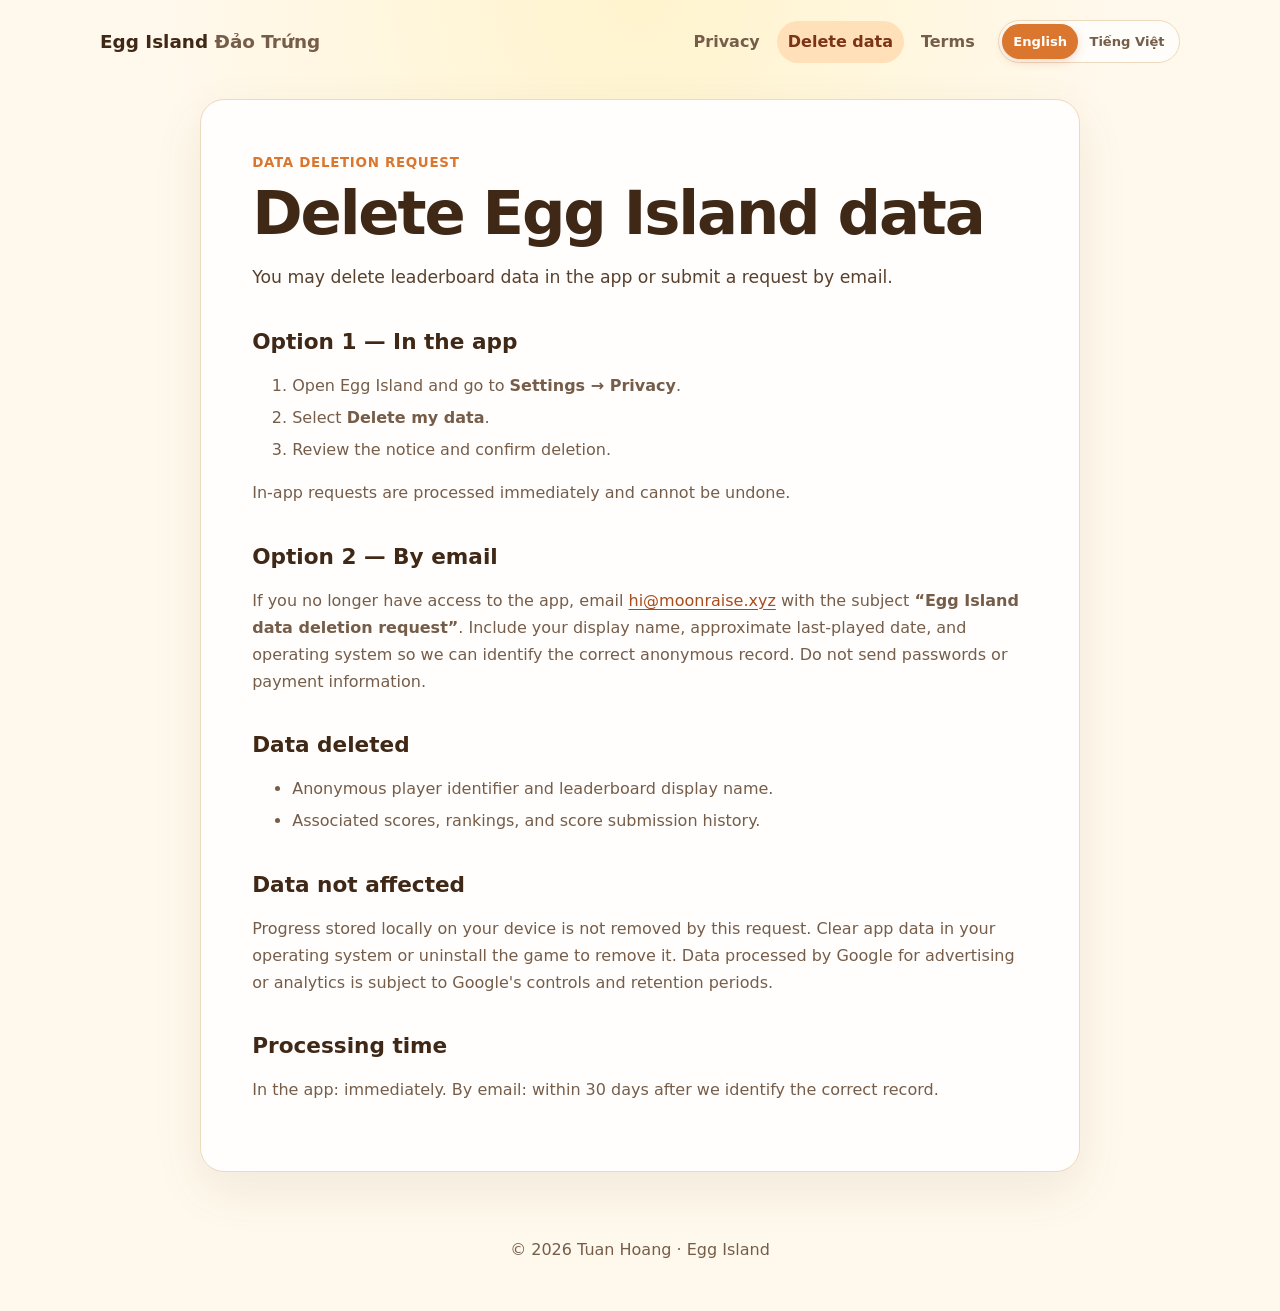
==== delete-data.html @ 777fc3f2 "feat: publish Egg Island legal site" ====
<!doctype html>
<html lang="en">
<head>
  <meta charset="utf-8">
  <meta name="viewport" content="width=device-width, initial-scale=1">
  <meta name="description" content="Hướng dẫn yêu cầu xoá dữ liệu Egg Island.">
  <title>Egg Island — Xoá dữ liệu</title>
  <link rel="stylesheet" href="/styles.css">
</head>
<body>
  <header class="site-header">
    <a class="brand" href="/">Egg Island <span>Đảo Trứng</span></a>
    <div class="header-actions">
      <nav aria-label="Main navigation">
        <a href="/" data-en="Privacy" data-vi="Bảo mật">Privacy</a>
        <a aria-current="page" href="/delete-data.html" data-en="Delete data" data-vi="Xoá dữ liệu">Delete data</a>
        <a href="/terms.html" data-en="Terms" data-vi="Điều khoản">Terms</a>
      </nav>
      <div class="language-picker" role="group" aria-label="Language">
        <button type="button" data-language-button="en" aria-pressed="true">English</button>
        <button type="button" data-language-button="vi" aria-pressed="false">Tiếng Việt</button>
      </div>
    </div>
  </header>
  <main>
    <article class="card lang-panel" data-language="vi" hidden>
      <p class="eyebrow">Yêu cầu xoá dữ liệu</p>
      <h1>Xoá dữ liệu Egg Island</h1>
      <p class="lead">Bạn có thể xoá dữ liệu bảng xếp hạng trong ứng dụng hoặc gửi yêu cầu qua email.</p>

      <h2>Cách 1 — Trong ứng dụng</h2>
      <ol>
        <li>Mở Egg Island và vào <strong>Cài đặt → Quyền riêng tư</strong>.</li>
        <li>Chọn <strong>Xoá dữ liệu của tôi</strong>.</li>
        <li>Đọc thông báo và xác nhận xoá.</li>
      </ol>
      <p>Yêu cầu trong ứng dụng được xử lý ngay và không thể hoàn tác.</p>

      <h2>Cách 2 — Qua email</h2>
      <p>Nếu không còn truy cập ứng dụng, gửi email tới <a href="mailto:hi@moonraise.xyz?subject=Y%C3%AAu%20c%E1%BA%A7u%20xo%C3%A1%20d%E1%BB%AF%20li%E1%BB%87u%20Egg%20Island">hi@moonraise.xyz</a> với tiêu đề <strong>“Yêu cầu xoá dữ liệu Egg Island”</strong>. Hãy cung cấp tên hiển thị, khoảng thời gian chơi gần nhất và hệ điều hành đã dùng để chúng tôi xác định đúng hồ sơ ẩn danh. Không gửi mật khẩu hoặc thông tin thanh toán.</p>

      <h2>Dữ liệu bị xoá</h2>
      <ul>
        <li>Mã người chơi ẩn danh và tên hiển thị trên bảng xếp hạng.</li>
        <li>Điểm số, thứ hạng và lịch sử gửi điểm liên quan.</li>
      </ul>

      <h2>Dữ liệu không bị ảnh hưởng</h2>
      <p>Tiến trình lưu cục bộ trên thiết bị không bị xoá bởi yêu cầu này. Bạn có thể xoá dữ liệu cục bộ trong cài đặt hệ điều hành hoặc bằng cách gỡ cài đặt trò chơi. Dữ liệu do Google xử lý cho quảng cáo hoặc phân tích chịu các công cụ và thời hạn lưu giữ của Google.</p>

      <h2>Thời gian xử lý</h2>
      <p>Trong ứng dụng: ngay lập tức. Qua email: trong vòng 30 ngày sau khi chúng tôi xác minh được đúng hồ sơ.</p>
    </article>

    <article class="card lang-panel" data-language="en" lang="en">
      <p class="eyebrow">Data deletion request</p>
      <h1>Delete Egg Island data</h1>
      <p class="lead">You may delete leaderboard data in the app or submit a request by email.</p>
      <h2>Option 1 — In the app</h2>
      <ol>
        <li>Open Egg Island and go to <strong>Settings → Privacy</strong>.</li>
        <li>Select <strong>Delete my data</strong>.</li>
        <li>Review the notice and confirm deletion.</li>
      </ol>
      <p>In-app requests are processed immediately and cannot be undone.</p>
      <h2>Option 2 — By email</h2>
      <p>If you no longer have access to the app, email <a href="mailto:hi@moonraise.xyz?subject=Egg%20Island%20data%20deletion%20request">hi@moonraise.xyz</a> with the subject <strong>“Egg Island data deletion request”</strong>. Include your display name, approximate last-played date, and operating system so we can identify the correct anonymous record. Do not send passwords or payment information.</p>
      <h2>Data deleted</h2>
      <ul><li>Anonymous player identifier and leaderboard display name.</li><li>Associated scores, rankings, and score submission history.</li></ul>
      <h2>Data not affected</h2>
      <p>Progress stored locally on your device is not removed by this request. Clear app data in your operating system or uninstall the game to remove it. Data processed by Google for advertising or analytics is subject to Google's controls and retention periods.</p>
      <h2>Processing time</h2>
      <p>In the app: immediately. By email: within 30 days after we identify the correct record.</p>
    </article>
  </main>
  <footer>© 2026 Tuan Hoang · Egg Island</footer>
  <script src="/language.js"></script>
</body>
</html>
---- styles.css ----
:root {
  color-scheme: light;
  --bg: #fff9ed;
  --card: #ffffff;
  --ink: #402817;
  --muted: #765d49;
  --accent: #db762e;
  --line: #efd9bd;
  font-family: Inter, ui-sans-serif, system-ui, -apple-system, BlinkMacSystemFont, "Segoe UI", sans-serif;
}
* { box-sizing: border-box; }
[hidden] { display: none !important; }
html { scroll-behavior: smooth; }
body { margin: 0; background: radial-gradient(circle at top, #fff4cd 0, var(--bg) 30rem); color: var(--ink); line-height: 1.7; }
a { color: #a94c1d; text-underline-offset: .18em; }
.site-header { width: min(1080px, calc(100% - 2rem)); margin: 0 auto; padding: 1.25rem 0; display: flex; align-items: center; justify-content: space-between; gap: 1rem; }
.brand { color: var(--ink); font-weight: 850; font-size: 1.15rem; text-decoration: none; }
.brand span { color: var(--muted); font-weight: 600; }
nav { display: flex; flex-wrap: wrap; gap: .35rem; }
nav a { padding: .45rem .7rem; border-radius: 999px; color: var(--muted); font-weight: 700; text-decoration: none; }
nav a:hover, nav a[aria-current="page"] { background: #ffe0b9; color: #7b3516; }
.header-actions { display: flex; align-items: center; justify-content: flex-end; gap: .75rem; }
.language-picker { display: flex; padding: .2rem; border: 1px solid var(--line); border-radius: 999px; background: rgba(255, 255, 255, .72); }
.language-picker button { appearance: none; padding: .4rem .7rem; border: 0; border-radius: 999px; background: transparent; color: var(--muted); font: inherit; font-size: .82rem; font-weight: 750; cursor: pointer; }
.language-picker button[aria-pressed="true"] { background: var(--accent); color: white; box-shadow: 0 3px 10px rgba(169, 76, 29, .2); }
main { width: min(880px, calc(100% - 2rem)); margin: 1rem auto 4rem; }
.card { margin-bottom: 1.5rem; padding: clamp(1.4rem, 4vw, 3.5rem); background: color-mix(in srgb, var(--card) 94%, #fff3d7); border: 1px solid var(--line); border-radius: 24px; box-shadow: 0 18px 50px rgba(102, 61, 24, .09); }
.eyebrow { margin: 0 0 .45rem; color: var(--accent); font-size: .84rem; font-weight: 800; letter-spacing: .05em; text-transform: uppercase; }
h1 { margin: 0 0 1rem; font-size: clamp(2rem, 7vw, 3.8rem); line-height: 1.05; letter-spacing: -.035em; }
h2 { margin: 2.25rem 0 .45rem; font-size: 1.35rem; line-height: 1.3; }
h3 { margin: 1.35rem 0 .25rem; font-size: 1.05rem; }
p, li { color: var(--muted); }
.lead { max-width: 48rem; color: #59402c; font-size: 1.08rem; }
li + li { margin-top: .3rem; }
footer { padding: 0 1rem 3rem; color: var(--muted); text-align: center; }
@media (max-width: 680px) {
  .site-header { align-items: flex-start; flex-direction: column; }
  .header-actions { width: 100%; align-items: flex-start; flex-direction: column; }
  nav { margin-left: -.7rem; }
  .card { border-radius: 18px; }
}
@media print {
  .site-header, footer { display: none; }
  body { background: white; }
  main { width: 100%; margin: 0; }
  .card { box-shadow: none; border: 0; break-after: page; }
}
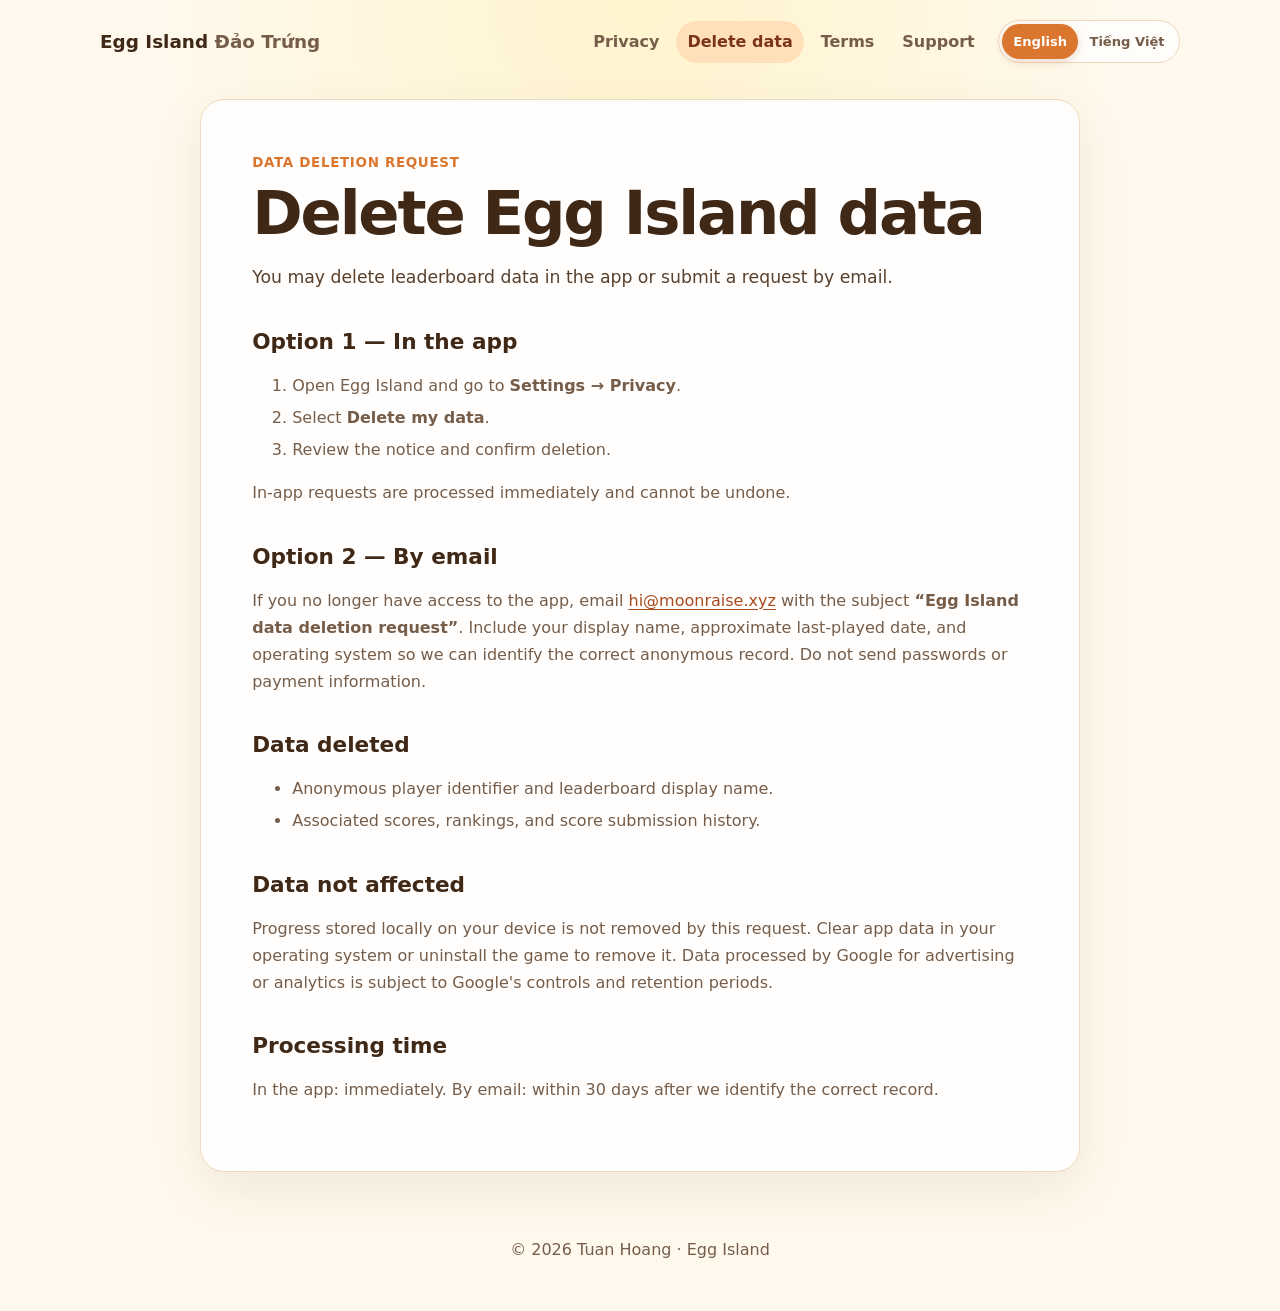
==== commit d15a6952: "feat: add /support and /privacy-policy routes Adds a bilingual support page and a rewrite so the pri" ====
--- a/delete-data.html
+++ b/delete-data.html
@@ -12,9 +12,10 @@
     <a class="brand" href="/">Egg Island <span>Đảo Trứng</span></a>
     <div class="header-actions">
       <nav aria-label="Main navigation">
-        <a href="/" data-en="Privacy" data-vi="Bảo mật">Privacy</a>
-        <a aria-current="page" href="/delete-data.html" data-en="Delete data" data-vi="Xoá dữ liệu">Delete data</a>
-        <a href="/terms.html" data-en="Terms" data-vi="Điều khoản">Terms</a>
+        <a href="/privacy-policy" data-en="Privacy" data-vi="Bảo mật">Privacy</a>
+        <a aria-current="page" href="/delete-data" data-en="Delete data" data-vi="Xoá dữ liệu">Delete data</a>
+        <a href="/terms" data-en="Terms" data-vi="Điều khoản">Terms</a>
+        <a href="/support" data-en="Support" data-vi="Hỗ trợ">Support</a>
       </nav>
       <div class="language-picker" role="group" aria-label="Language">
         <button type="button" data-language-button="en" aria-pressed="true">English</button>
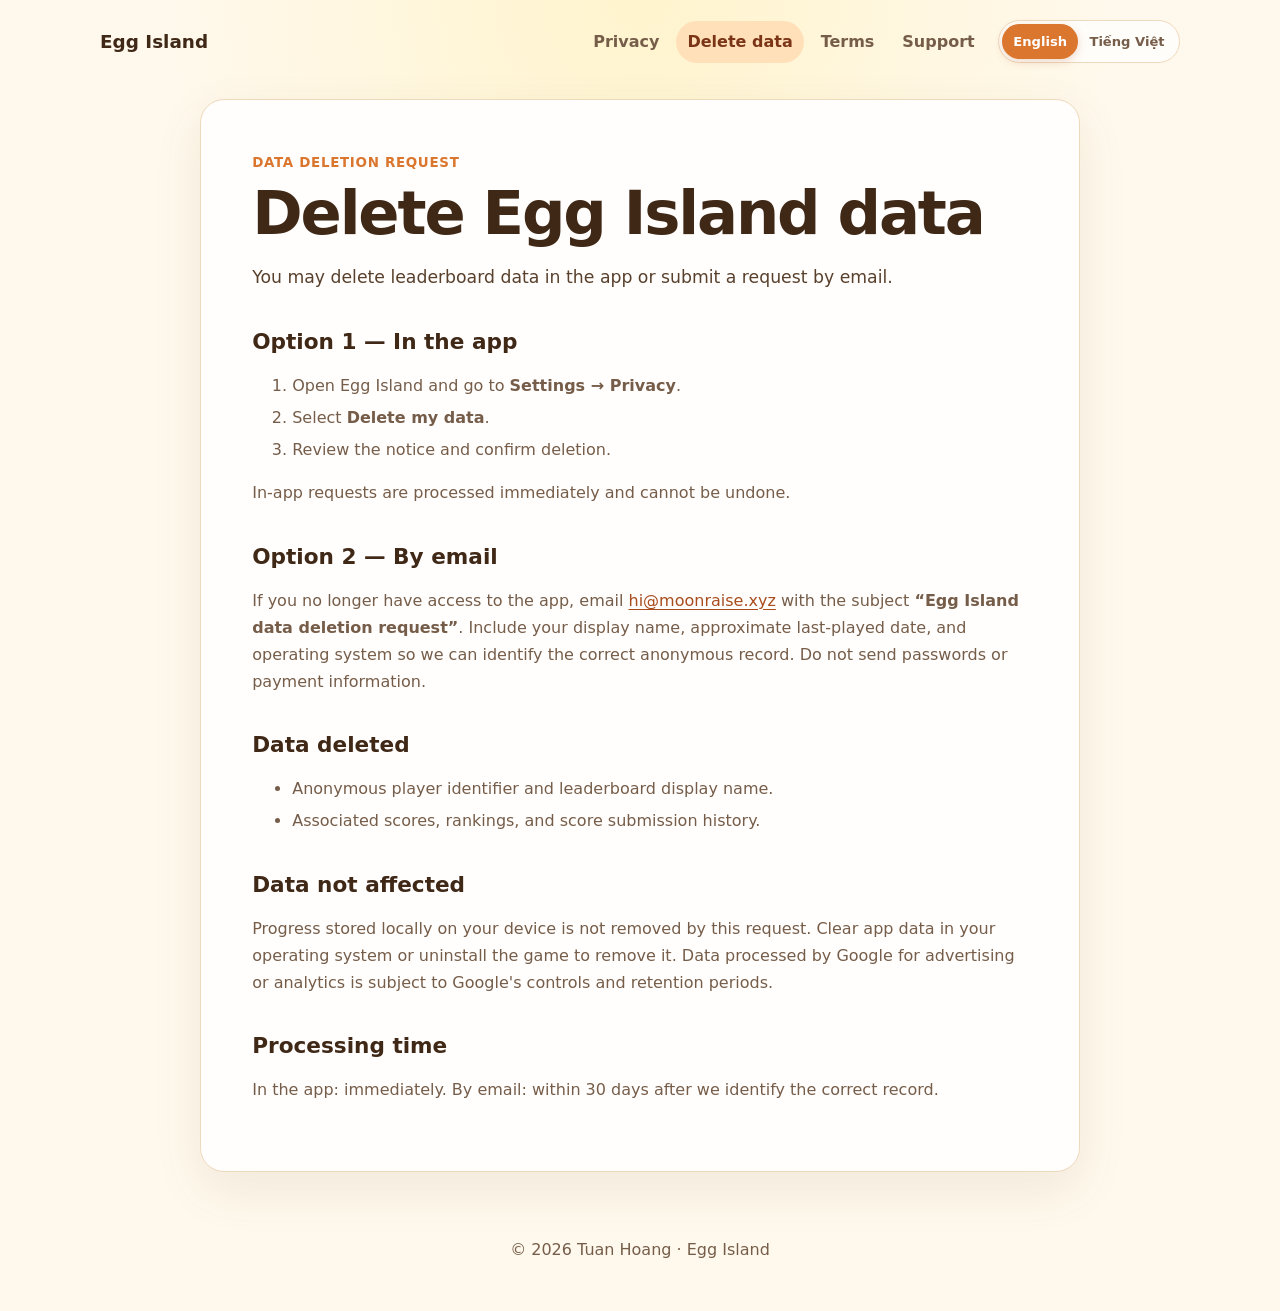
==== commit 3d0cfbe6: "fix: brand text swaps with language instead of showing both The brand rendered "Egg Island Đảo Trứng" ====
--- a/delete-data.html
+++ b/delete-data.html
@@ -9,7 +9,7 @@
 </head>
 <body>
   <header class="site-header">
-    <a class="brand" href="/">Egg Island <span>Đảo Trứng</span></a>
+    <a class="brand" href="/"><span data-en="Egg Island" data-vi="Đảo Trứng">Egg Island</span></a>
     <div class="header-actions">
       <nav aria-label="Main navigation">
         <a href="/privacy-policy" data-en="Privacy" data-vi="Bảo mật">Privacy</a>
--- a/styles.css
+++ b/styles.css
@@ -15,7 +15,6 @@
 a { color: #a94c1d; text-underline-offset: .18em; }
 .site-header { width: min(1080px, calc(100% - 2rem)); margin: 0 auto; padding: 1.25rem 0; display: flex; align-items: center; justify-content: space-between; gap: 1rem; }
 .brand { color: var(--ink); font-weight: 850; font-size: 1.15rem; text-decoration: none; }
-.brand span { color: var(--muted); font-weight: 600; }
 nav { display: flex; flex-wrap: wrap; gap: .35rem; }
 nav a { padding: .45rem .7rem; border-radius: 999px; color: var(--muted); font-weight: 700; text-decoration: none; }
 nav a:hover, nav a[aria-current="page"] { background: #ffe0b9; color: #7b3516; }
